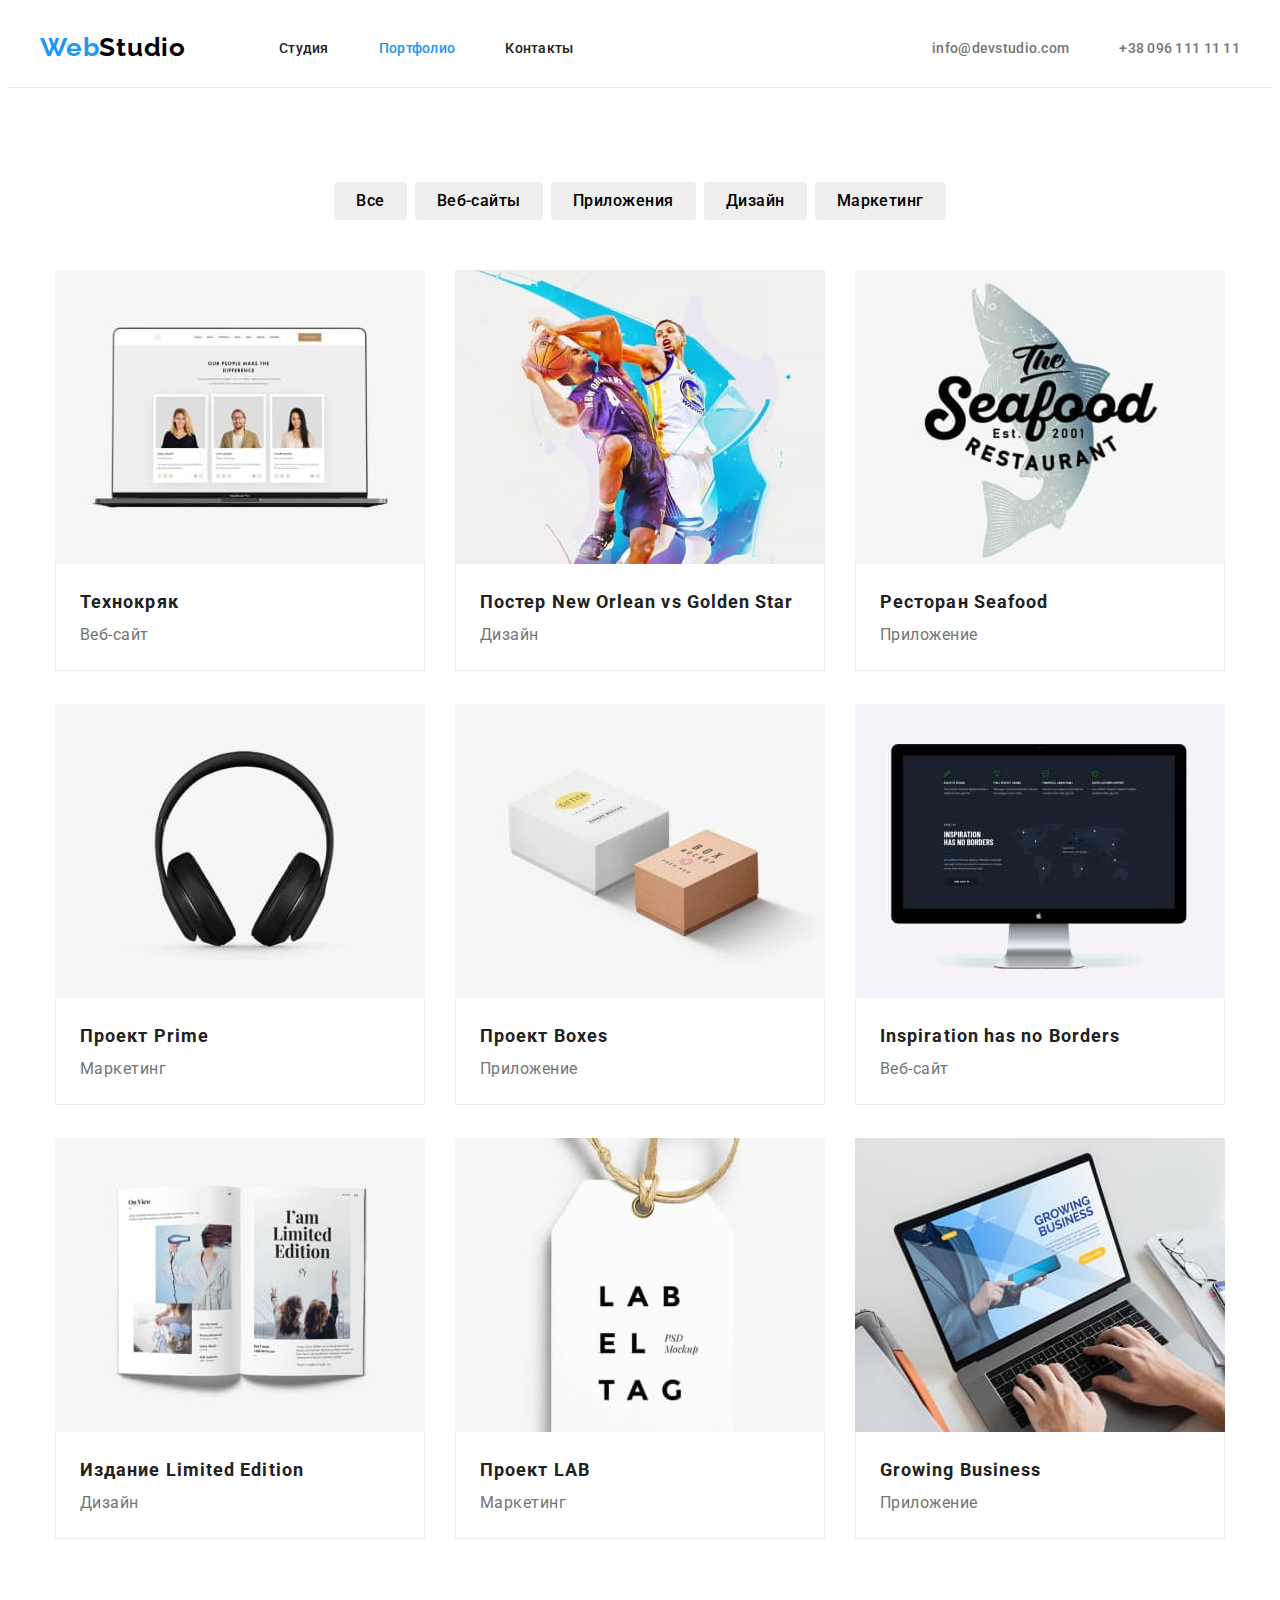
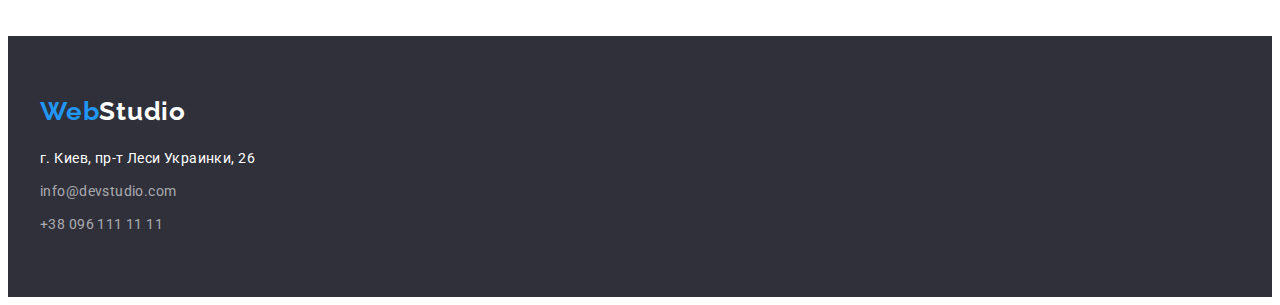
==== portfolio.html @ 85315675 "начало" ====
<!DOCTYPE html>
<html lang="ru">

<head>
    <meta charset="UTF-8">
    <meta http-equiv="X-UA-Compatible" content="IE=edge">
    <meta name="viewport" content="width=device-width, initial-scale=1.0">
    <title>Document</title>
    <link rel="preconnect" href="https://fonts.googleapis.com">
    <link rel="preconnect" href="https://fonts.gstatic.com" crossorigin>
    <link href="https://fonts.googleapis.com/css2?family=Raleway:wght@700&family=Roboto:wght@400;500;700;900&display=swap"
        rel="stylesheet">
        <link rel="stylesheet" href="https://cdnjs.cloudflare.com/ajax/libs/modern-normalize/1.1.0/modern-normalize.min.css"
            integrity="sha512-wpPYUAdjBVSE4KJnH1VR1HeZfpl1ub8YT/NKx4PuQ5NmX2tKuGu6U/JRp5y+Y8XG2tV+wKQpNHVUX03MfMFn9Q=="
            crossorigin="anonymous" referrerpolicy="no-referrer" />
    <link rel="stylesheet" href="./css/styles.css">
</head>

    <body>
        <header class="header">
            <div class="container header-container">
                <a class="logo link" href=""> <span class="logo-blue">Web</span>Studio</a>
                <nav class="navigation">
                    <ul class="nav-list list">
                        <li class="nav-list-item">
                            <a class="nav-list-link link" href="./index.html">Студия</a>
                        </li>
            
                        <li class="nav-list-item">
                            <a class="nav-list-link link current" href="./portfolio.html">Портфолио</a>
                        </li>
            
                        <li class="nav-list-item">
                            <a class="nav-list-link link" href="">Контакты</a>
                        </li>
                    </ul>
                </nav>
                <ul class="contact-header list">
                    <li class="contact-header-mail">
                        <a class="contact-mail-number link" href="mailto:info@devstudio.com">info@devstudio.com</a>
                    </li>
                    <li>
                        <a class="contact-mail-number link" href="tel:+380961111111">+38 096 111 11 11</a>
                    </li>
                </ul>
            </div>
        
        </header>
        <main>
            <section class="section">
                <div class="container">
                        <h1 class="visually-hidden">Портфолио</h1>
                        
                            <ul class="list parent-indent ">
                                <li class="spacing-between-cards"><button class="filter-btn" type="button">Все</button></li>
                                <li class="spacing-between-cards"><button class="filter-btn" type="button">Веб-сайты</button></li>
                                <li class="spacing-between-cards"><button class="filter-btn" type="button">Приложения</button></li>
                                <li class="spacing-between-cards"><button class="filter-btn" type="button">Дизайн</button></li>
                                <li class="spacing-between-cards"><button class="filter-btn" type="button">Маркетинг</button></li>
                            </ul>
                        
                        <ul class="list portfolio-cards-indent portfolio-list">
                            <li class="list-item spacing-between-cards spacing-between-cards-portfolio">
                                <img src="./img/portfolio-img-1.jpg" alt="Сайт" width="370" 
                                        height="294"> 
                                        <div class="portfolio-cards-name">
                                            <h2 class="list-item-h">Технокряк</h2> 
                                            <p class="list-item-p">Веб-сайт</p> 
                                        </div>
                            </li>
                            <li class="list-item spacing-between-cards spacing-between-cards-portfolio">
                                <img src="./img/portfolio-img-2.jpg" alt="Постер баскетбол" width="370" 
                                        height="294">
                                        <div class="portfolio-cards-name">
                                            <h2 class="list-item-h">Постер New Orlean vs Golden Star</h2>
                                            <p class="list-item-p">Дизайн</p>
                                        </div>
                            </li>
                            <li class="list-item spacing-between-cards spacing-between-cards-portfolio">
                                <img src="./img/portfolio-img-3.jpg" alt="Лого ресторана" width="370" 
                                        height="294">
                                        <div class="portfolio-cards-name">
                                            <h2 class="list-item-h">Ресторан Seafood</h2>
                                            <p class="list-item-p">Приложение</p>
                                        </div>
                            </li>
                            <li class="list-item spacing-between-cards spacing-between-cards-portfolio">
                                <img src="./img/portfolio-img-4.jpg" alt="Наушники" width="370" 
                                        height="294">
                                        <div class="portfolio-cards-name">
                                            <h2 class="list-item-h">Проект Prime</h2>
                                            <p class="list-item-p">Маркетинг</p>
                                        </div>
                            </li>
                            <li class="list-item spacing-between-cards spacing-between-cards-portfolio">
                                <img src="./img/portfolio-img-5.jpg" alt="Коробки" width="370" 
                                        height="294">
                                        <div class="portfolio-cards-name">
                                            <h2 class="list-item-h">Проект Boxes</h2>
                                            <p class="list-item-p">Приложение</p>
                                        </div>
                            </li>
                            <li class="list-item spacing-between-cards spacing-between-cards-portfolio">
                                <img src="./img/portfolio-img-6.jpg" alt="Сайт" width="370" 
                                        height="294">
                                        <div class="portfolio-cards-name">
                                            <h2 class="list-item-h">Inspiration has no Borders</h2>
                                            <p class="list-item-p">Веб-сайт</p>
                                        </div>
                            </li>
                            <li class="list-item spacing-between-cards spacing-between-cards-portfolio">
                                <img src="./img/portfolio-img-7.jpg" alt="Книга" width="370" 
                                        height="294">
                                        <div class="portfolio-cards-name">
                                            <h2 class="list-item-h">Издание Limited Edition</h2>
                                            <p class="list-item-p">Дизайн</p>
                                        </div>
                            </li>
                            <li class="list-item spacing-between-cards spacing-between-cards-portfolio">
                                <img src="./img/portfolio-img-8.jpg" alt="Бирка" width="370" 
                                        height="294">
                                        <div class="portfolio-cards-name">
                                            <h2 class="list-item-h">Проект LAB</h2>
                                            <p class="list-item-p">Маркетинг</p>
                                        </div>
                            </li>
                            <li class="list-item spacing-between-cards spacing-between-cards-portfolio">
                                <img src="./img/portfolio-img-9.jpg" alt="Человек за ноутбуком" width="370" 
                                        height="294">
                                        <div class="portfolio-cards-name">
                                            <h2 class="list-item-h">Growing Business</h2>
                                            <p class="list-item-p">Приложение</p>
                                        </div>
                            </li>
                            
                            
                        </ul>
                 </div>
             </section>

        </main>
    <footer class="footer">
        <div class="container ">
            <a class="logo-footer link" href=""> <span class="logo-blue">Web</span>Studio</a>
            <address class="element-style">
                <a class="link-footer link"
                    href="https://www.google.com/maps/place/%D0%B1%D1%83%D0%BB.+%D0%9B%D0%B5%D1%81%D0%B8+%D0%A3%D0%BA%D1%80%D0%B0%D0%B8%D0%BD%D0%BA%D0%B8,+26,+%D0%9A%D0%B8%D0%B5%D0%B2,+02000/@50.4265807,30.5361971,17z/data=!3m1!4b1!4m5!3m4!1s0x40d4cf0e033ecbe9:0x57a4dffefec77da0!8m2!3d50.4265807!4d30.5383858"
                    target="_blank" rel="noopener noreferrer">г. Киев, пр-т Леси Украинки, 26</a> 
                <a class="contact-footer link" href="mailto:info@devstudio.com">info@devstudio.com</a> 
                <a class="contact-footer link contact-footer-tel" href="tel:+380961111111">+38 096 111 11 11</a>
            </address>
        </div>
    
    </footer>
    </body>
    
</html>
---- css/styles.css ----
:root {
  --accent-color: #2196f3;
  --primary-text-color: #212121;
  --secondary-text-color: #757575;
  --hero-collor: #ffffff;
  --logo-footer-collor: #ffffff;
}

body {
  font-family: "Roboto", sans-serif;
  color: var(--primary-text-color);
}
h1,
h2,
h3,
h4,
h5,
h6,
p {
  margin-top: 0;
  margin-bottom: 0;
}
ul {
  margin-top: 0;
  margin-bottom: 0;
  padding-left: 0;
}
img {
  display: block;
  max-width: 100%;
  height: auto;
}

.container {
  width: 1200px;
  padding-left: 15px;
  padding-right: 15px;
  margin-left: auto;
  margin-right: auto;
}
.list {
  list-style: none;
}

.link {
  text-decoration: none;
}
.section {
  padding-bottom: 94px;
  padding-top: 94px;
}
.benefits {
  padding-bottom: 0px;
}
.logo {
  font-family: "Raleway", sans-serif;
  font-weight: bold;
  font-size: 26px;
  line-height: 1.19;
  letter-spacing: 0.03em;
  color: #000000;
  margin-right: 93px;
}
.logo-blue {
  color: var(--accent-color);
}
.navigation .nav-list-link.current {
  color: var(--accent-color);
}
.header {
  padding-top: 24px;
  padding-bottom: 24px;
  border-bottom: 1px solid #ececec;
}
.header-container {
  display: flex;
  align-items: center;
}
.nav-list {
  display: flex;
  align-items: center;
}
.contact-header {
  display: flex;
  align-items: center;
  margin-left: auto;
}
.contact-header-mail {
  margin-right: 50px;
}
.nav-list-item:not(:last-child) {
  margin-right: 50px;
}
.nav-list-link {
  font-weight: 500;
  font-size: 14px;
  line-height: 1.14;
  letter-spacing: 0.02em;
  color: inherit;
}
.nav-list-link:hover,
.nav-list-link:focus {
  color: var(--accent-color);
}
.contact-mail-number {
  font-weight: 500;
  font-size: 14px;
  line-height: 1.14;
  letter-spacing: 0.02em;

  color: var(--secondary-text-color);
}
.contact-mail-number:hover,
.contact-mail-number:focus {
  color: var(--accent-color);
}
.hero {
  background: #2f303a;
  padding: 200px 0;
}
.main-title {
  font-weight: 900;
  font-size: 44px;
  line-height: 1.36;
  text-align: center;
  letter-spacing: 0.06em;
  text-transform: uppercase;
  color: var(--hero-collor);
  margin-bottom: 30px;
}
.main-title-hero {
  text-align: center;
}
.modal-btn {
  min-width: 200px;
  min-height: 50px;
  padding: 8px 30px;
  font-family: inherit;
  font-weight: bold;
  font-size: 16px;
  line-height: 1.88;
  align-items: center;
  text-align: center;
  letter-spacing: 0.06em;
  color: var(--hero-collor);
  background: var(--accent-color);
  cursor: pointer;
  border-radius: 4px;
  border: none;
}
.modal-btn:hover,
.modal-btn:focus {
  background: #188ce8;
}
.benefits-title {
  font-weight: bold;
  font-size: 14px;
  line-height: 1.14;
  letter-spacing: 0.03em;
  text-transform: uppercase;
}
.studio-cards-parent-indent {
  display: flex;
  align-items: center;
  justify-content: center;
  margin-left: -30px;
  margin-top: -30px;
  margin-bottom: 94px;
}
.studio-spacing-between-cards {
  margin-left: 30px;
  margin-top: 30px;
}
.parent-indent {
  display: flex;
  align-items: center;
  justify-content: center;
  margin-left: -8px;
  margin-top: -8px;
  margin-bottom: 50px;
}
.portfolio-cards-indent {
  display: flex;
  align-items: center;
  justify-content: center;
  margin-left: -30px;
  margin-top: -30px;
}
.spacing-between-cards {
  margin-left: 8px;
  margin-top: 8px;
}
.cards-benefits {
  flex-basis: calc((100%-4 * 30) / 4);
}
.skills-card {
  flex-basis: calc((100%-3 * 30) / 3);
}
.team-card {
  flex-basis: calc((100%-4 * 30) / 4);
  border: 1px solid #ccc;
  border-top: none;
  filter: drop-shadow(0px 4px 4px rgba(0, 0, 0, 0.25));
}
.cards-portfolio {
  flex-basis: calc((100%-3 * 30) / 3);
}
.description {
  font-size: 14px;
  line-height: 1.71;
  letter-spacing: 0.03em;
  color: var(--secondary-text-color);
}
.team-section {
  background: #f5f4fa;
}
.secondary-title {
  font-weight: bold;
  font-size: 36px;
  line-height: 1.17;
  text-align: center;
  letter-spacing: 0.03em;
  margin-bottom: 50px;
}
.team-title {
  font-weight: 500;
  font-size: 16px;
  line-height: 1.19;
  text-align: center;
  letter-spacing: 0.03em;
}
.team-cards-name {
  text-align: center;
  padding-top: 30px;
  padding-bottom: 30px;
  background-color: #ffffff;
}
.position {
  font-size: 16px;
  line-height: 1.19;
  text-align: center;
  letter-spacing: 0.03em;
  color: var(--secondary-text-color);
}
.logo-footer {
  font-family: "Raleway", sans-serif;
  font-weight: bold;
  font-size: 26px;
  line-height: 1.19;
  letter-spacing: 0.03em;
  color: #ffffff;
  display: block;
  margin-bottom: 20px;
}
.footer {
  background: #2f303a;
  padding: 60px 0;
}
.element-style {
  font-style: normal;
  display: flex;
  flex-direction: column;
}

.link-footer {
  font-size: 14px;
  line-height: 1.71;
  letter-spacing: 0.03em;
  color: #ffffff;
  margin-bottom: 9px;
}
.contact-footer {
  font-size: 14px;
  line-height: 1.71;
  letter-spacing: 0.03em;
  color: rgba(255, 255, 255, 0.6);
  margin-bottom: 9px;
}
.contact-footer-tel {
  margin-bottom: 0;
}
/*Портфолио*/
.visually-hidden {
  position: absolute;
  width: 1px;
  height: 1px;
  margin: -1px;
  padding: 0;
  overflow: hidden;
  border: 0;
  clip: rect(0 0 0 0);
}

.filter-btn {
  padding: 6px 22px;
  font-family: inherit;
  font-weight: 500;
  font-size: 16px;
  line-height: 1.63;
  text-align: center;
  letter-spacing: 0.03em;
  cursor: pointer;
  border-radius: 4px;
  border: none;
}
.spacing-between-cards-portfolio {
  margin-left: 30px;
  margin-top: 30px;
}
.portfolio-list {
  flex-wrap: wrap;
}
.filter-btn:hover,
.filter-btn:focus {
  background: #188ce8;
  color: #ffffff;
  filter: drop-shadow(0px 4px 4px rgba(0, 0, 0, 0.25));
}
.portfolio-cards-name {
  border: 1px solid #eeeeee;
  border-top: none;
  padding: 20px 24px;
}
.list-item {
  width: 370px;
  height: 404px;
  left: 215px;
  top: 262px;
  background: #ffffff;

  box-sizing: border-box;
}
.list-item-h {
  font-weight: bold;
  font-size: 18px;
  line-height: 2;
  letter-spacing: 0.06em;
}
.list-item-p {
  font-size: 16px;
  line-height: 1.88;
  letter-spacing: 0.03em;
  color: var(--secondary-text-color);
}
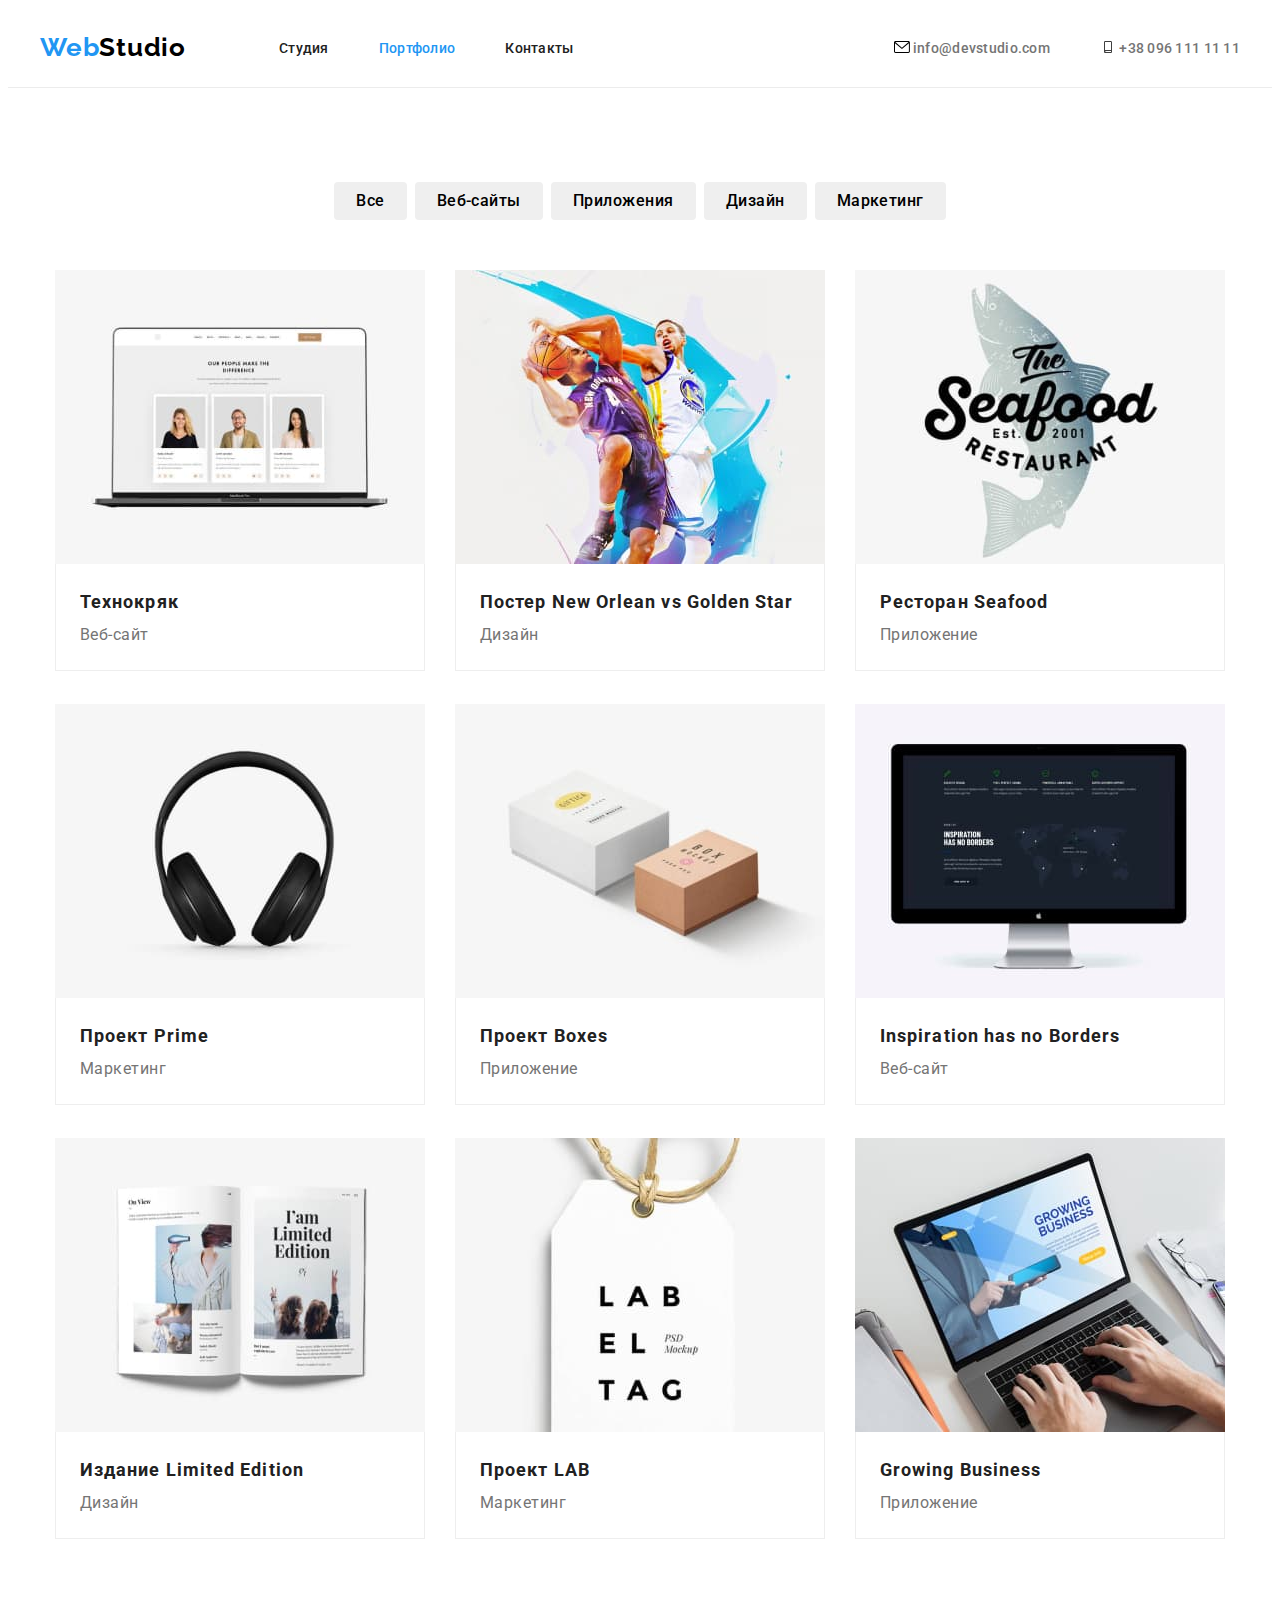
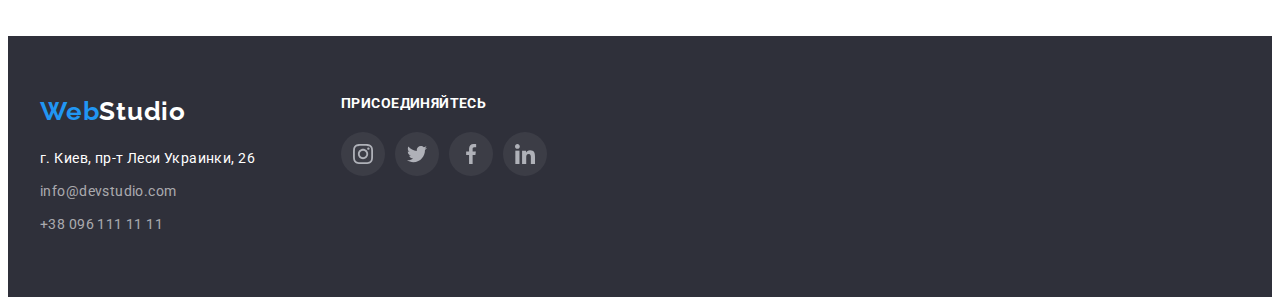
==== commit 377515aa: "ДЗ 4 готово" ====
--- a/portfolio.html
+++ b/portfolio.html
@@ -37,10 +37,15 @@
                 </nav>
                 <ul class="contact-header list">
                     <li class="contact-header-mail">
-                        <a class="contact-mail-number link" href="mailto:info@devstudio.com">info@devstudio.com</a>
+                        <a class="contact-mail-number link" href="mailto:info@devstudio.com">
+                            <svg class="mail-icon" width="16" height="12">
+                                <use href="./img/sprite.svg#icon-mail"></use>
+                            </svg> info@devstudio.com</a>
                     </li>
                     <li>
-                        <a class="contact-mail-number link" href="tel:+380961111111">+38 096 111 11 11</a>
+                        <a class="contact-mail-number link" href="tel:+380961111111"> <svg class="mail-icon" width="16" height="12">
+                                <use href="./img/sprite.svg#icon-smartphone"></use>
+                            </svg> +38 096 111 11 11</a>
                     </li>
                 </ul>
             </div>
@@ -140,15 +145,50 @@
 
         </main>
     <footer class="footer">
-        <div class="container ">
-            <a class="logo-footer link" href=""> <span class="logo-blue">Web</span>Studio</a>
-            <address class="element-style">
-                <a class="link-footer link"
-                    href="https://www.google.com/maps/place/%D0%B1%D1%83%D0%BB.+%D0%9B%D0%B5%D1%81%D0%B8+%D0%A3%D0%BA%D1%80%D0%B0%D0%B8%D0%BD%D0%BA%D0%B8,+26,+%D0%9A%D0%B8%D0%B5%D0%B2,+02000/@50.4265807,30.5361971,17z/data=!3m1!4b1!4m5!3m4!1s0x40d4cf0e033ecbe9:0x57a4dffefec77da0!8m2!3d50.4265807!4d30.5383858"
-                    target="_blank" rel="noopener noreferrer">г. Киев, пр-т Леси Украинки, 26</a> 
-                <a class="contact-footer link" href="mailto:info@devstudio.com">info@devstudio.com</a> 
-                <a class="contact-footer link contact-footer-tel" href="tel:+380961111111">+38 096 111 11 11</a>
-            </address>
+        <div class="container footer-adress">
+            <div class="footer-adress-list">
+                <a class="logo-footer link" href=""> <span class="logo-blue">Web</span>Studio</a>
+                <address class="element-style">
+                    <a class="link-footer link"
+                        href="https://www.google.com/maps/place/%D0%B1%D1%83%D0%BB.+%D0%9B%D0%B5%D1%81%D0%B8+%D0%A3%D0%BA%D1%80%D0%B0%D0%B8%D0%BD%D0%BA%D0%B8,+26,+%D0%9A%D0%B8%D0%B5%D0%B2,+02000/@50.4265807,30.5361971,17z/data=!3m1!4b1!4m5!3m4!1s0x40d4cf0e033ecbe9:0x57a4dffefec77da0!8m2!3d50.4265807!4d30.5383858"
+                        target="_blank" rel="noopener noreferrer">г. Киев, пр-т Леси Украинки, 26</a>
+                    <a class="contact-footer link" href="mailto:info@devstudio.com">info@devstudio.com</a>
+                    <a class="contact-footer link contact-footer-tel" href="tel:+380961111111">+38 096 111 11 11</a>
+                </address>
+            </div>
+            <div class="footer-list">
+                <p class="footer-post">присоединяйтесь</p>
+                <ul class="social-list list">
+                    <li class="social-list-item">
+                        <a class="footer-social-list-link" href="">
+                            <svg class="social-list-icon" width="20" height="20">
+                                <use href="./img/sprite.svg#instagram"></use>
+                            </svg>
+                        </a>
+                    </li>
+                    <li class="social-list-item">
+                        <a class="footer-social-list-link" href="">
+                            <svg class="social-list-icon" width="20" height="20">
+                                <use href="./img/sprite.svg#twitter"></use>
+                            </svg>
+                        </a>
+                    </li>
+                    <li class="social-list-item">
+                        <a class="footer-social-list-link" href="">
+                            <svg class="social-list-icon" width="20" height="20">
+                                <use href="./img/sprite.svg#facebook"></use>
+                            </svg>
+                        </a>
+                    </li>
+                    <li class="social-list-item">
+                        <a class="footer-social-list-link" href="">
+                            <svg class="social-list-icon" width="20" height="20">
+                                <use href="./img/sprite.svg#linkedin"></use>
+                            </svg>
+                        </a>
+                    </li>
+                </ul>
+            </div>
         </div>
     
     </footer>
--- a/css/styles.css
+++ b/css/styles.css
@@ -107,16 +107,23 @@
   font-size: 14px;
   line-height: 1.14;
   letter-spacing: 0.02em;
-
   color: var(--secondary-text-color);
 }
 .contact-mail-number:hover,
 .contact-mail-number:focus {
   color: var(--accent-color);
+  fill: var(--accent-color);
 }
 .hero {
-  background: #2f303a;
   padding: 200px 0;
+  background-image: linear-gradient(
+      rgba(47, 48, 58, 0.4),
+      rgba(47, 48, 58, 0.4)
+    ),
+    url(../img/hero/Img.jpg);
+  background-color: #c4c4c4;
+  background-size: cover;
+  background-position: center;
 }
 .main-title {
   font-weight: 900;
@@ -158,6 +165,7 @@
   line-height: 1.14;
   letter-spacing: 0.03em;
   text-transform: uppercase;
+  margin-bottom: 10px;
 }
 .studio-cards-parent-indent {
   display: flex;
@@ -165,7 +173,6 @@
   justify-content: center;
   margin-left: -30px;
   margin-top: -30px;
-  margin-bottom: 94px;
 }
 .studio-spacing-between-cards {
   margin-left: 30px;
@@ -223,6 +230,7 @@
   margin-bottom: 50px;
 }
 .team-title {
+  margin-bottom: 10px;
   font-weight: 500;
   font-size: 16px;
   line-height: 1.19;
@@ -231,8 +239,7 @@
 }
 .team-cards-name {
   text-align: center;
-  padding-top: 30px;
-  padding-bottom: 30px;
+  padding: 30px 32px;
   background-color: #ffffff;
 }
 .position {
@@ -241,6 +248,7 @@
   text-align: center;
   letter-spacing: 0.03em;
   color: var(--secondary-text-color);
+  margin-bottom: 16px;
 }
 .logo-footer {
   font-family: "Raleway", sans-serif;
@@ -279,6 +287,104 @@
 .contact-footer-tel {
   margin-bottom: 0;
 }
+.footer-adress {
+  display: flex;
+}
+.footer-adress-list {
+  min-width: 231px;
+  margin-right: 70px;
+}
+.footer-list {
+  min-width: 206px;
+  min-height: 80px;
+}
+.footer-post {
+  font-weight: bold;
+  font-size: 14px;
+  line-height: 1.14;
+  letter-spacing: 0.03em;
+  text-transform: uppercase;
+  margin-bottom: 20px;
+  color: #ffffff;
+}
+.footer-social-list-link {
+  display: flex;
+  align-items: center;
+  justify-content: center;
+  width: 44px;
+  height: 44px;
+  border-radius: 50%;
+  background-color: #ffffff10;
+}
+.footer-social-list-link:hover,
+.footer-social-list-link:focus {
+  background-color: var(--accent-color);
+}
+
+.footer-social-list-link:hover .social-list-icon,
+.footer-social-list-link:focus .social-list-icon {
+  fill: #ffffff;
+}
+.social-list {
+  justify-content: space-between;
+  display: flex;
+}
+.social-list-link {
+  display: flex;
+  align-items: center;
+  justify-content: center;
+  width: 44px;
+  height: 44px;
+  border-radius: 50%;
+}
+.social-list-icon {
+  fill: #afb1b8;
+}
+.social-list-link:hover,
+.social-list-link:focus {
+  background-color: var(--accent-color);
+}
+.social-list-link:hover .social-list-icon,
+.social-list-link:focus .social-list-icon {
+  fill: #ffffff;
+}
+.clients {
+  justify-content: space-between;
+  display: flex;
+}
+.clients-item {
+  border: 1px solid #ccc;
+  border-radius: 4px;
+}
+.clients-link {
+  display: flex;
+  align-items: center;
+  justify-content: center;
+  width: 170px;
+  height: 92px;
+}
+.clients-icon {
+  fill: #afb1b8;
+}
+.clients-link:hover .clients-icon,
+.clients-link:focus .clients-icon {
+  fill: var(--accent-color);
+}
+.clients-link:hover,
+.clients-link:focus {
+  border: 1px solid var(--accent-color);
+}
+.benefits-icon {
+  display: flex;
+  align-items: center;
+  justify-content: center;
+  background-color: #f5f4fa;
+  width: 270px;
+  height: 120px;
+  border-radius: 4px;
+  margin-bottom: 30px;
+}
+
 /*Портфолио*/
 .visually-hidden {
   position: absolute;
@@ -327,8 +433,10 @@
   left: 215px;
   top: 262px;
   background: #ffffff;
-
   box-sizing: border-box;
+}
+.list-item:hover{
+  filter: drop-shadow(0px 4px 4px rgba(0, 0, 0, 0.25));
 }
 .list-item-h {
   font-weight: bold;
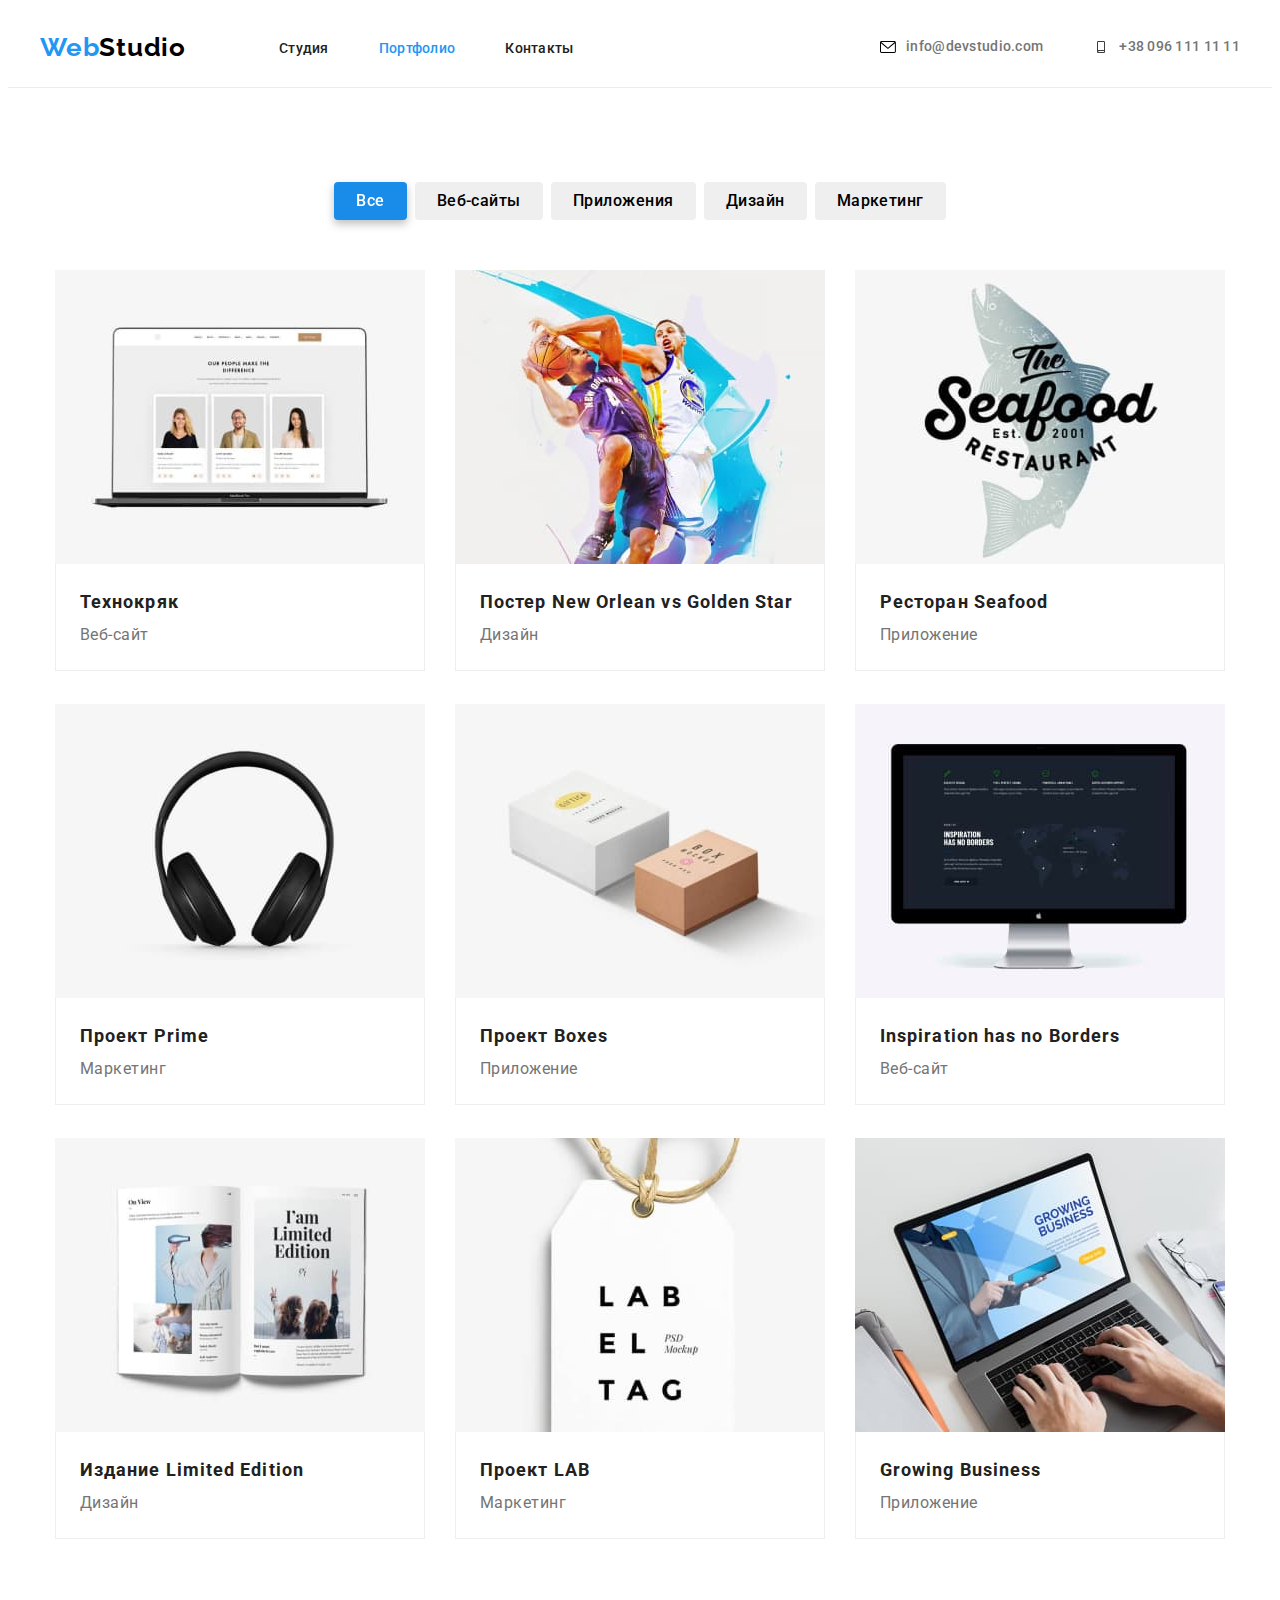
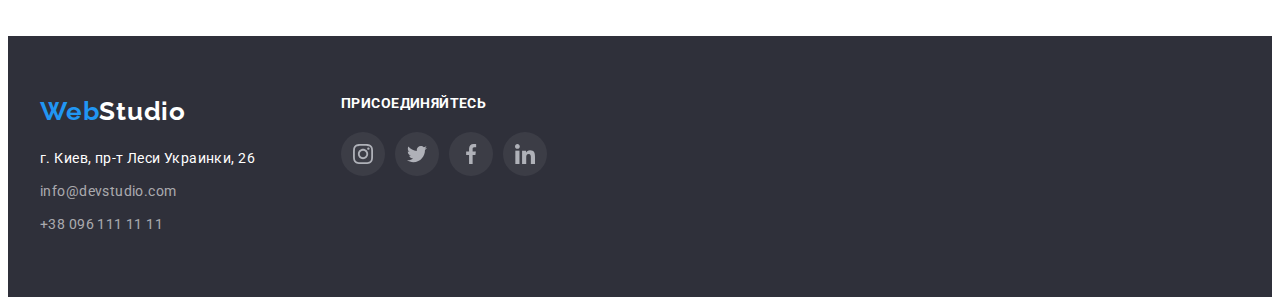
==== commit 986fb30f: "осталось убрать двойной бордер при ховере" ====
--- a/portfolio.html
+++ b/portfolio.html
@@ -53,11 +53,11 @@
         </header>
         <main>
             <section class="section">
-                <div class="container">
+                <div class="container container-filter-btn ">
                         <h1 class="visually-hidden">Портфолио</h1>
                         
                             <ul class="list parent-indent ">
-                                <li class="spacing-between-cards"><button class="filter-btn" type="button">Все</button></li>
+                                <li class="spacing-between-cards"><button class="filter-btn current" type="button">Все</button></li>
                                 <li class="spacing-between-cards"><button class="filter-btn" type="button">Веб-сайты</button></li>
                                 <li class="spacing-between-cards"><button class="filter-btn" type="button">Приложения</button></li>
                                 <li class="spacing-between-cards"><button class="filter-btn" type="button">Дизайн</button></li>
--- a/css/styles.css
+++ b/css/styles.css
@@ -64,7 +64,7 @@
 .logo-blue {
   color: var(--accent-color);
 }
-.navigation .nav-list-link.current {
+.navigation .nav-list-link.current{
   color: var(--accent-color);
 }
 .header {
@@ -108,11 +108,19 @@
   line-height: 1.14;
   letter-spacing: 0.02em;
   color: var(--secondary-text-color);
+  display: flex;
+  align-items: center;
 }
 .contact-mail-number:hover,
 .contact-mail-number:focus {
   color: var(--accent-color);
   fill: var(--accent-color);
+}
+.mail-icon {
+  margin-right: 10px;
+
+justify-content: center;
+align-items: center;
 }
 .hero {
   padding: 200px 0;
@@ -124,6 +132,11 @@
   background-color: #c4c4c4;
   background-size: cover;
   background-position: center;
+  max-width: 1600px;
+  height: 600px;
+  width: 100%;
+  margin-left: auto;
+  margin-right: auto;
 }
 .main-title {
   font-weight: 900;
@@ -326,9 +339,11 @@
   fill: #ffffff;
 }
 .social-list {
-  justify-content: space-between;
-  display: flex;
-}
+  display: flex;
+}
+.social-list-item:not(:last-child) {
+  margin-right: 10px;}
+
 .social-list-link {
   display: flex;
   align-items: center;
@@ -373,6 +388,7 @@
 .clients-link:hover,
 .clients-link:focus {
   border: 1px solid var(--accent-color);
+  border-radius: 4px;
 }
 .benefits-icon {
   display: flex;
@@ -396,6 +412,11 @@
   border: 0;
   clip: rect(0 0 0 0);
 }
+.container-filter-btn .filter-btn.current{
+  background: #188ce8;
+  color: #ffffff;
+  filter: drop-shadow(0px 4px 4px rgba(0, 0, 0, 0.25));
+}
 
 .filter-btn {
   padding: 6px 22px;
